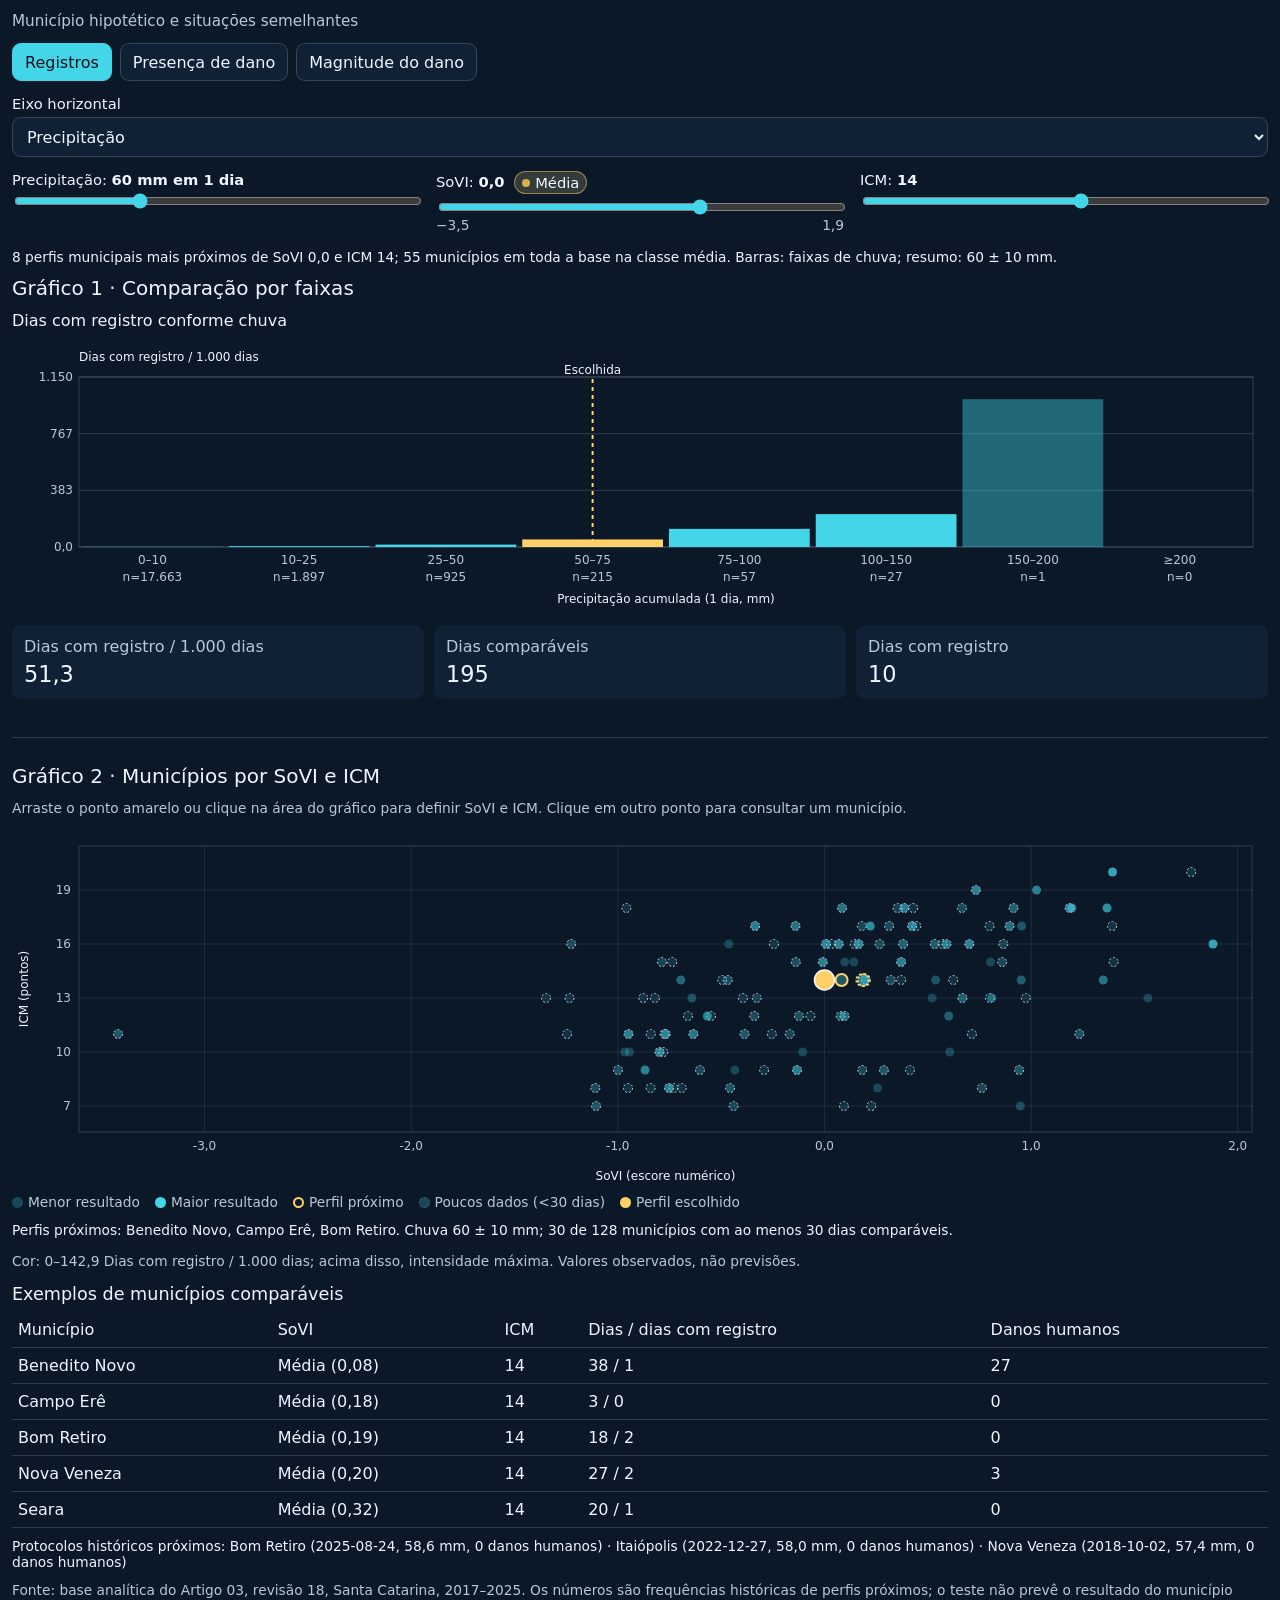
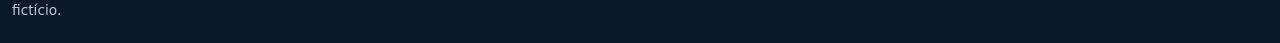
==== dashboard/analogos.html @ 1f1502bc "Ajustar hierarquia dos títulos dos gráficos" ====
<!doctype html>
<html lang="pt-BR">
<head>
  <meta charset="utf-8">
  <meta name="viewport" content="width=device-width, initial-scale=1">
  <meta name="robots" content="noindex, nofollow, noarchive">
  <title>Painel de testes | Desastres Temporais</title>
  <link rel="stylesheet" href="analogos.css?v=5">
  <script defer src="analogos.js?v=3"></script>
  <script>
    const syncTheme = () => {
      try { document.documentElement.dataset.theme = parent.document.documentElement.dataset.theme || 'dark'; }
      catch (_) { document.documentElement.dataset.theme = 'dark'; }
    };
    syncTheme();
    try { new MutationObserver(syncTheme).observe(parent.document.documentElement, { attributes: true, attributeFilter: ['data-theme'] }); }
    catch (_) {}
  </script>
</head>
<body>
<div id="rev18-analogos">
  <h1 class="panel-context">Município hipotético e situações semelhantes</h1>
  <div class="viz-row" aria-label="Desfecho analisado">
    <button type="button" class="btn" data-mode="registro" aria-pressed="true">Registros</button>
    <button type="button" class="btn" data-mode="presenca" aria-pressed="false">Presença de dano</button>
    <button type="button" class="btn" data-mode="magnitude" aria-pressed="false">Magnitude do dano</button>
  </div>

  <label class="form-label" for="rev18-axis">Eixo horizontal</label>
  <select class="form-select" id="rev18-axis">
    <option value="rain">Precipitação</option>
    <option value="sovi">Vulnerabilidade (SoVI)</option>
    <option value="icm">Capacidade municipal (ICM)</option>
  </select>

  <div class="viz-controls">
    <div class="control">
      <label class="form-label" for="rev18-rain">Precipitação: <strong id="rev18-rain-value" class="tabular-nums"></strong></label>
      <input class="form-range" id="rev18-rain" type="range" min="0" max="200" step="10" value="60">
    </div>
    <div class="control">
      <label class="form-label" for="rev18-sovi">SoVI: <strong id="rev18-sovi-value" class="tabular-nums">0,0</strong> <span id="rev18-sovi-level" class="sovi-level" data-cat="3">Média</span></label>
      <input class="form-range" id="rev18-sovi" type="range" min="-3.5" max="1.9" step="0.1" value="0">
      <div class="sovi-scale text-small text-muted" aria-hidden="true"><span>−3,5</span><span>1,9</span></div>
    </div>
    <div class="control">
      <label class="form-label" for="rev18-icm">ICM: <strong id="rev18-icm-value" class="tabular-nums"></strong></label>
      <input class="form-range" id="rev18-icm" type="range" min="7" max="20" step="1" value="14">
    </div>
  </div>

  <p id="rev18-support" class="text-small" role="status" aria-live="polite"></p>
  <section id="rev18-bars-section" aria-labelledby="rev18-bars-title">
    <h2 id="rev18-bars-title">Gráfico 1 · Comparação por faixas</h2>
    <p id="rev18-chart-title" class="chart-subtitle"></p>
    <svg id="rev18-chart" role="img" aria-label="Resultado observado por faixa de precipitação nos municípios de perfil semelhante"></svg>
    <div class="viz-grid" id="rev18-stats">
      <div class="card viz-stat"><div id="rev18-stat-a-label" class="text-muted"></div><div id="rev18-stat-a" class="viz-stat-value tabular-nums"></div></div>
      <div class="card viz-stat"><div id="rev18-stat-b-label" class="text-muted"></div><div id="rev18-stat-b" class="viz-stat-value tabular-nums"></div></div>
      <div class="card viz-stat"><div id="rev18-stat-c-label" class="text-muted"></div><div id="rev18-stat-c" class="viz-stat-value tabular-nums"></div></div>
    </div>
  </section>
  <section id="rev18-scatter-section" aria-labelledby="rev18-scatter-title">
    <h2 id="rev18-scatter-title">Gráfico 2 · Municípios por SoVI e ICM</h2>
    <p class="text-small text-muted">Arraste o ponto amarelo ou clique na área do gráfico para definir SoVI e ICM. Clique em outro ponto para consultar um município.</p>
    <svg id="rev18-scatter" role="img" aria-label="Municípios no plano SoVI e ICM conforme o desfecho e a chuva selecionados"></svg>
    <div class="scatter-legend text-small">
      <span><i class="scatter-key low"></i>Menor resultado</span>
      <span><i class="scatter-key high"></i>Maior resultado</span>
      <span><i class="scatter-key near"></i>Perfil próximo</span>
      <span><i class="scatter-key weak"></i><span id="rev18-scatter-weak">Poucos dados</span></span>
      <span><i class="scatter-key chosen"></i>Perfil escolhido</span>
    </div>
    <p id="rev18-scatter-detail" class="text-small" role="status" aria-live="polite"></p>
    <p id="rev18-scatter-scale" class="text-small text-muted"></p>
  </section>
  <h3>Exemplos de municípios comparáveis</h3>
  <div class="table-responsive">
    <table class="table table-sm">
      <thead><tr><th>Município</th><th>SoVI</th><th>ICM</th><th id="rev18-city-count-head">Observações</th><th>Danos humanos</th></tr></thead>
      <tbody id="rev18-city-rows"></tbody>
    </table>
  </div>
  <div id="rev18-examples" class="text-small"></div>
  <p class="text-small text-muted">Fonte: base analítica do Artigo 03, revisão 18, Santa Catarina, 2017–2025. Os números são frequências históricas de perfis próximos; o teste não prevê o resultado do município fictício.</p>
</div>
</body>
</html>
---- dashboard/analogos.css ----
:root {
  color-scheme: dark;
  --background: #0b1828;
  --foreground: #eef6ff;
  --card: #102135;
  --muted: #142a42;
  --muted-foreground: #b7c9d7;
  --border: rgba(148, 163, 184, .28);
  --primary: #42d6e8;
  --primary-foreground: #07111f;
  --viz-series-1: #42d6e8;
  --viz-series-2: #ffd166;
  font-family: Inter, ui-sans-serif, system-ui, -apple-system, "Segoe UI", sans-serif;
}
:root[data-theme="light"] {
  color-scheme: light;
  --background: #fff;
  --foreground: #183348;
  --card: #edf3f8;
  --muted: #e4edf5;
  --muted-foreground: #526b80;
  --border: rgba(48, 76, 99, .25);
  --primary: #08758a;
  --primary-foreground: #fff;
  --viz-series-1: #087f95;
  --viz-series-2: #926600;
}
* { box-sizing: border-box; }
html, body { margin: 0; }
body { color: var(--foreground); background: var(--background); }
#rev18-analogos { padding: 12px; }
h1.panel-context { margin: 0 0 13px; color: var(--muted-foreground); font-size: .95rem; font-weight: 500; }
h2 { margin: 0 0 9px; font-size: 1.25rem; font-weight: 500; }
h3 { margin: 12px 0 8px; font-size: 1.1rem; font-weight: 500; }
p { margin: 10px 0; line-height: 1.5; }
.text-small { font-size: .86rem; }
.text-muted { color: var(--muted-foreground); }
.tabular-nums { font-variant-numeric: tabular-nums; }
.viz-row { display: flex; flex-wrap: wrap; gap: 8px; margin-bottom: 14px; }
.btn, .form-select {
  border: 1px solid var(--border); border-radius: 9px;
  background: var(--card); color: var(--foreground);
  font: inherit;
}
.btn { min-height: 38px; padding: 7px 12px; cursor: pointer; }
.btn[aria-pressed="true"] { background: var(--primary); color: var(--primary-foreground); border-color: var(--primary); }
.form-label { display: block; margin-bottom: 5px; font-size: .92rem; }
.form-select { min-height: 40px; padding: 8px 10px; width: 100%; }
#rev18-axis { margin-bottom: 14px; }
.viz-controls { display: grid; grid-template-columns: repeat(3, minmax(0, 1fr)); gap: 16px; }
.control { min-width: 0; }
.form-range { display: block; width: 100%; accent-color: var(--primary); }
.sovi-level { --level-color: #d8b34a; display: inline-flex; align-items: center; gap: 5px; margin-left: 5px; padding: 2px 7px; border-radius: 999px; background: color-mix(in srgb, var(--level-color) 18%, var(--card)); color: var(--foreground); border: 1px solid color-mix(in srgb, var(--level-color) 50%, var(--border)); white-space: nowrap; }
.sovi-level::before { content: ""; width: 8px; height: 8px; border-radius: 50%; background: var(--level-color); }
.sovi-level[data-cat="1"] { --level-color: #3ca0ff; }
.sovi-level[data-cat="2"] { --level-color: #2dba9b; }
.sovi-level[data-cat="3"] { --level-color: #d8b34a; }
.sovi-level[data-cat="4"] { --level-color: #eb8a40; }
.sovi-level[data-cat="5"] { --level-color: #ed5c6d; }
.sovi-scale { display: flex; justify-content: space-between; margin-top: 2px; font-variant-numeric: tabular-nums; }
#rev18-support { margin: 14px 0 8px; }
.chart-subtitle { margin: 0 0 8px; color: var(--foreground); font-size: 1rem; }
#rev18-scatter-section { margin-top: 38px; padding-top: 26px; border-top: 1px solid var(--border); }
.viz-grid { display: grid; grid-template-columns: repeat(3, minmax(0, 1fr)); gap: 10px; margin: 14px 0; }
#rev18-stats { margin-bottom: 0; }
.card { padding: 12px; border-radius: 9px; background: var(--card); min-width: 0; }
.viz-stat-value { margin-top: 5px; font-size: 1.4rem; font-weight: 500; }
.table-responsive { width: 100%; overflow-x: auto; }
.table { width: 100%; border-collapse: collapse; text-align: left; }
.table th, .table td { padding: 8px 6px; border-bottom: 1px solid var(--border); }
.table th { font-weight: 500; }
.table td:nth-child(3), .table td:nth-child(4), .table td:nth-child(5) { font-variant-numeric: tabular-nums; }
#rev18-examples { margin-top: 10px; }
.scatter-legend { display: flex; flex-wrap: wrap; gap: 8px 15px; margin: 6px 0; color: var(--muted-foreground); }
.scatter-legend span { display: inline-flex; align-items: center; gap: 5px; }
.scatter-key { display: inline-block; width: 11px; height: 11px; border-radius: 50%; background: var(--viz-series-1); }
.scatter-key.low { opacity: .25; }
.scatter-key.near { background: transparent; border: 2px solid var(--viz-series-2); }
.scatter-key.weak { opacity: .25; border: 1px dashed var(--foreground); }
.scatter-key.chosen { background: var(--viz-series-2); }
#rev18-scatter-detail { min-height: 1.5em; }
#rev18-scatter-scale { margin-top: 0; }
#rev18-scatter .scatter-drag-target { touch-action: none; cursor: grab; }
#rev18-scatter .scatter-drag-target:active { cursor: grabbing; }
#rev18-analogos .chart-frame { fill: none; stroke: var(--border); stroke-width: 1; }
#rev18-analogos .grid { stroke: var(--border); stroke-width: 1; }
#rev18-analogos .bar { fill: var(--viz-series-1); }
#rev18-analogos .bar.selected { fill: var(--viz-series-2); }
#rev18-analogos .bar.sparse { opacity: .42; }
#rev18-analogos .axis-label { fill: var(--muted-foreground); font-size: 12px; }
#rev18-analogos .axis-title, #rev18-analogos .selected-label { fill: var(--foreground); font-size: 12px; }
#rev18-analogos svg { display: block; width: 100%; height: auto; }
@media (max-width: 620px) {
  .viz-controls, .viz-grid { grid-template-columns: 1fr; }
  #rev18-scatter-section { margin-top: 32px; padding-top: 24px; }
  .table { min-width: 640px; }
}
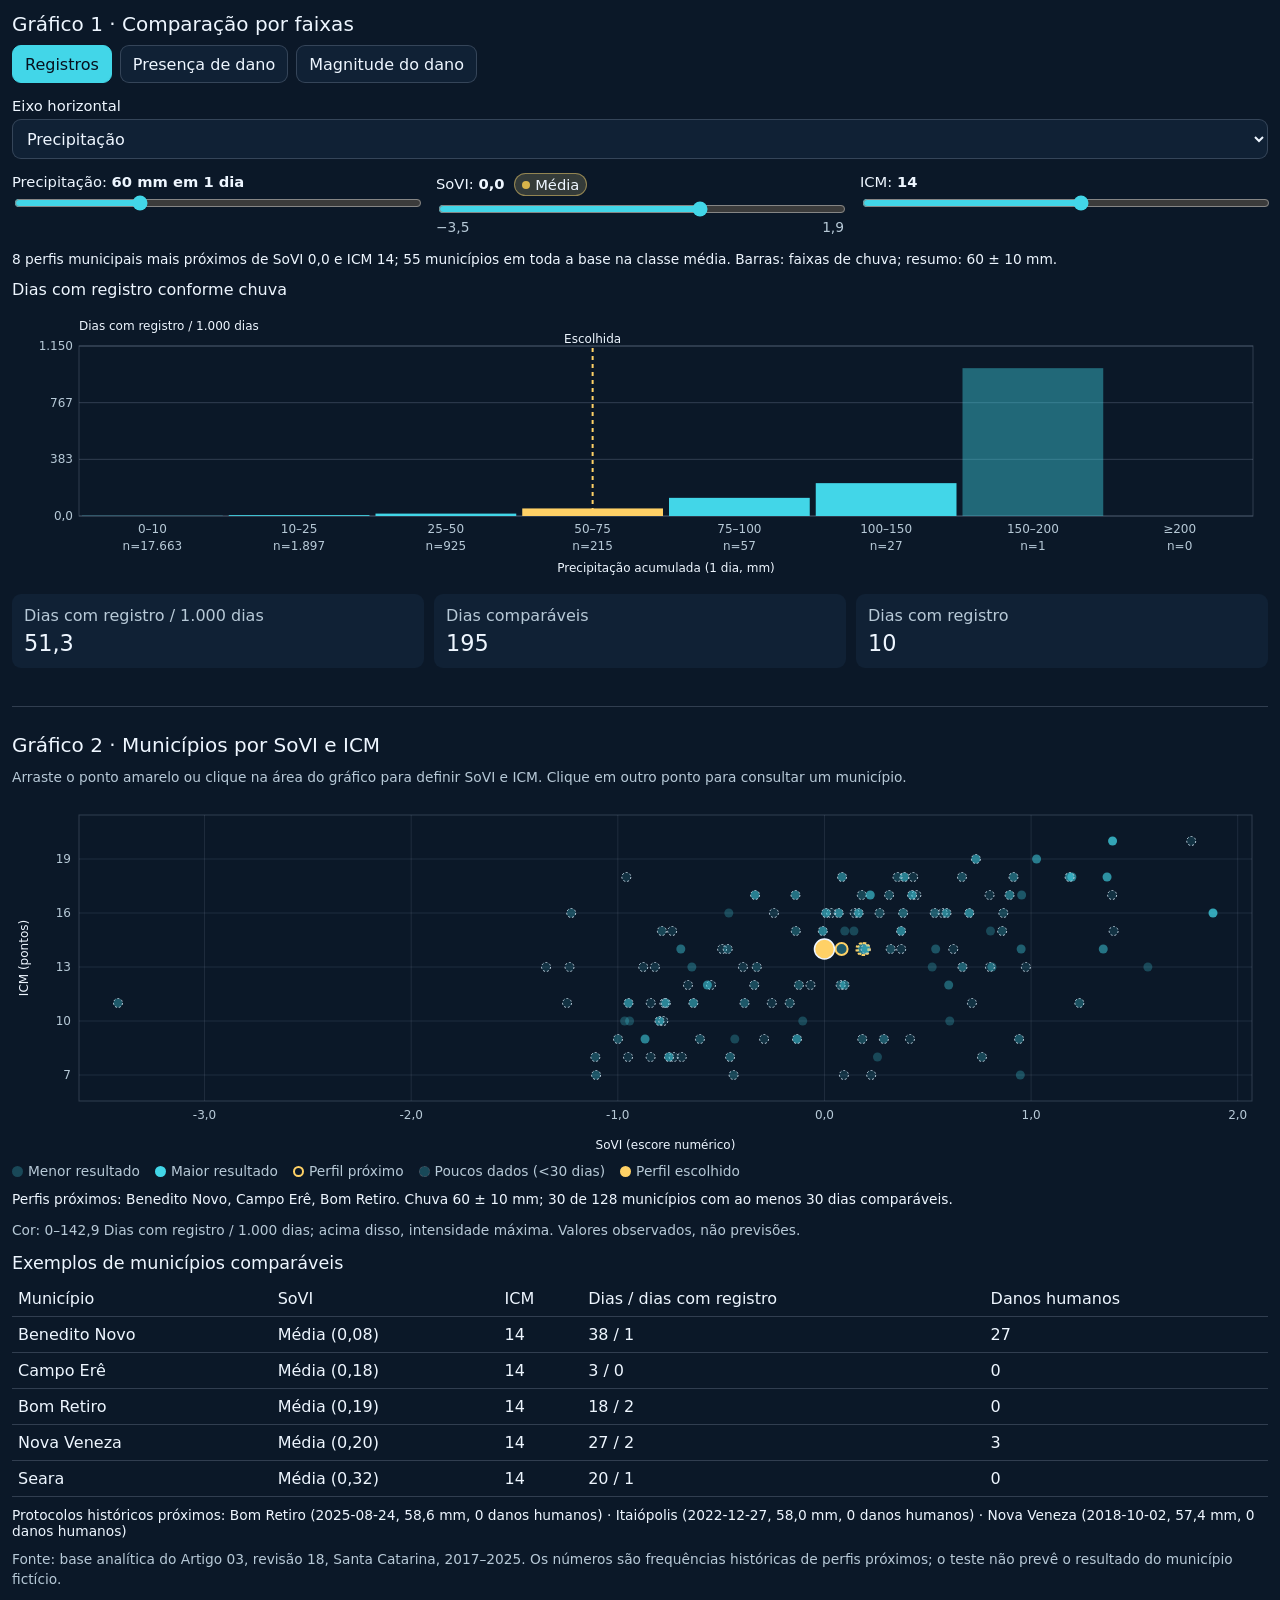
==== commit f1e67018: "Mover título do primeiro gráfico acima dos controles" ====
--- a/dashboard/analogos.html
+++ b/dashboard/analogos.html
@@ -5,7 +5,7 @@
   <meta name="viewport" content="width=device-width, initial-scale=1">
   <meta name="robots" content="noindex, nofollow, noarchive">
   <title>Painel de testes | Desastres Temporais</title>
-  <link rel="stylesheet" href="analogos.css?v=5">
+  <link rel="stylesheet" href="analogos.css?v=6">
   <script defer src="analogos.js?v=3"></script>
   <script>
     const syncTheme = () => {
@@ -19,7 +19,9 @@
 </head>
 <body>
 <div id="rev18-analogos">
-  <h1 class="panel-context">Município hipotético e situações semelhantes</h1>
+  <h1 class="sr-only">Painel experimental do Artigo 03</h1>
+  <section id="rev18-bars-section" aria-labelledby="rev18-bars-title">
+    <h2 id="rev18-bars-title">Gráfico 1 · Comparação por faixas</h2>
   <div class="viz-row" aria-label="Desfecho analisado">
     <button type="button" class="btn" data-mode="registro" aria-pressed="true">Registros</button>
     <button type="button" class="btn" data-mode="presenca" aria-pressed="false">Presença de dano</button>
@@ -50,8 +52,6 @@
   </div>
 
   <p id="rev18-support" class="text-small" role="status" aria-live="polite"></p>
-  <section id="rev18-bars-section" aria-labelledby="rev18-bars-title">
-    <h2 id="rev18-bars-title">Gráfico 1 · Comparação por faixas</h2>
     <p id="rev18-chart-title" class="chart-subtitle"></p>
     <svg id="rev18-chart" role="img" aria-label="Resultado observado por faixa de precipitação nos municípios de perfil semelhante"></svg>
     <div class="viz-grid" id="rev18-stats">
--- a/dashboard/analogos.css
+++ b/dashboard/analogos.css
@@ -29,7 +29,7 @@
 html, body { margin: 0; }
 body { color: var(--foreground); background: var(--background); }
 #rev18-analogos { padding: 12px; }
-h1.panel-context { margin: 0 0 13px; color: var(--muted-foreground); font-size: .95rem; font-weight: 500; }
+.sr-only { position: absolute; width: 1px; height: 1px; margin: -1px; padding: 0; overflow: hidden; clip: rect(0, 0, 0, 0); white-space: nowrap; border: 0; }
 h2 { margin: 0 0 9px; font-size: 1.25rem; font-weight: 500; }
 h3 { margin: 12px 0 8px; font-size: 1.1rem; font-weight: 500; }
 p { margin: 10px 0; line-height: 1.5; }
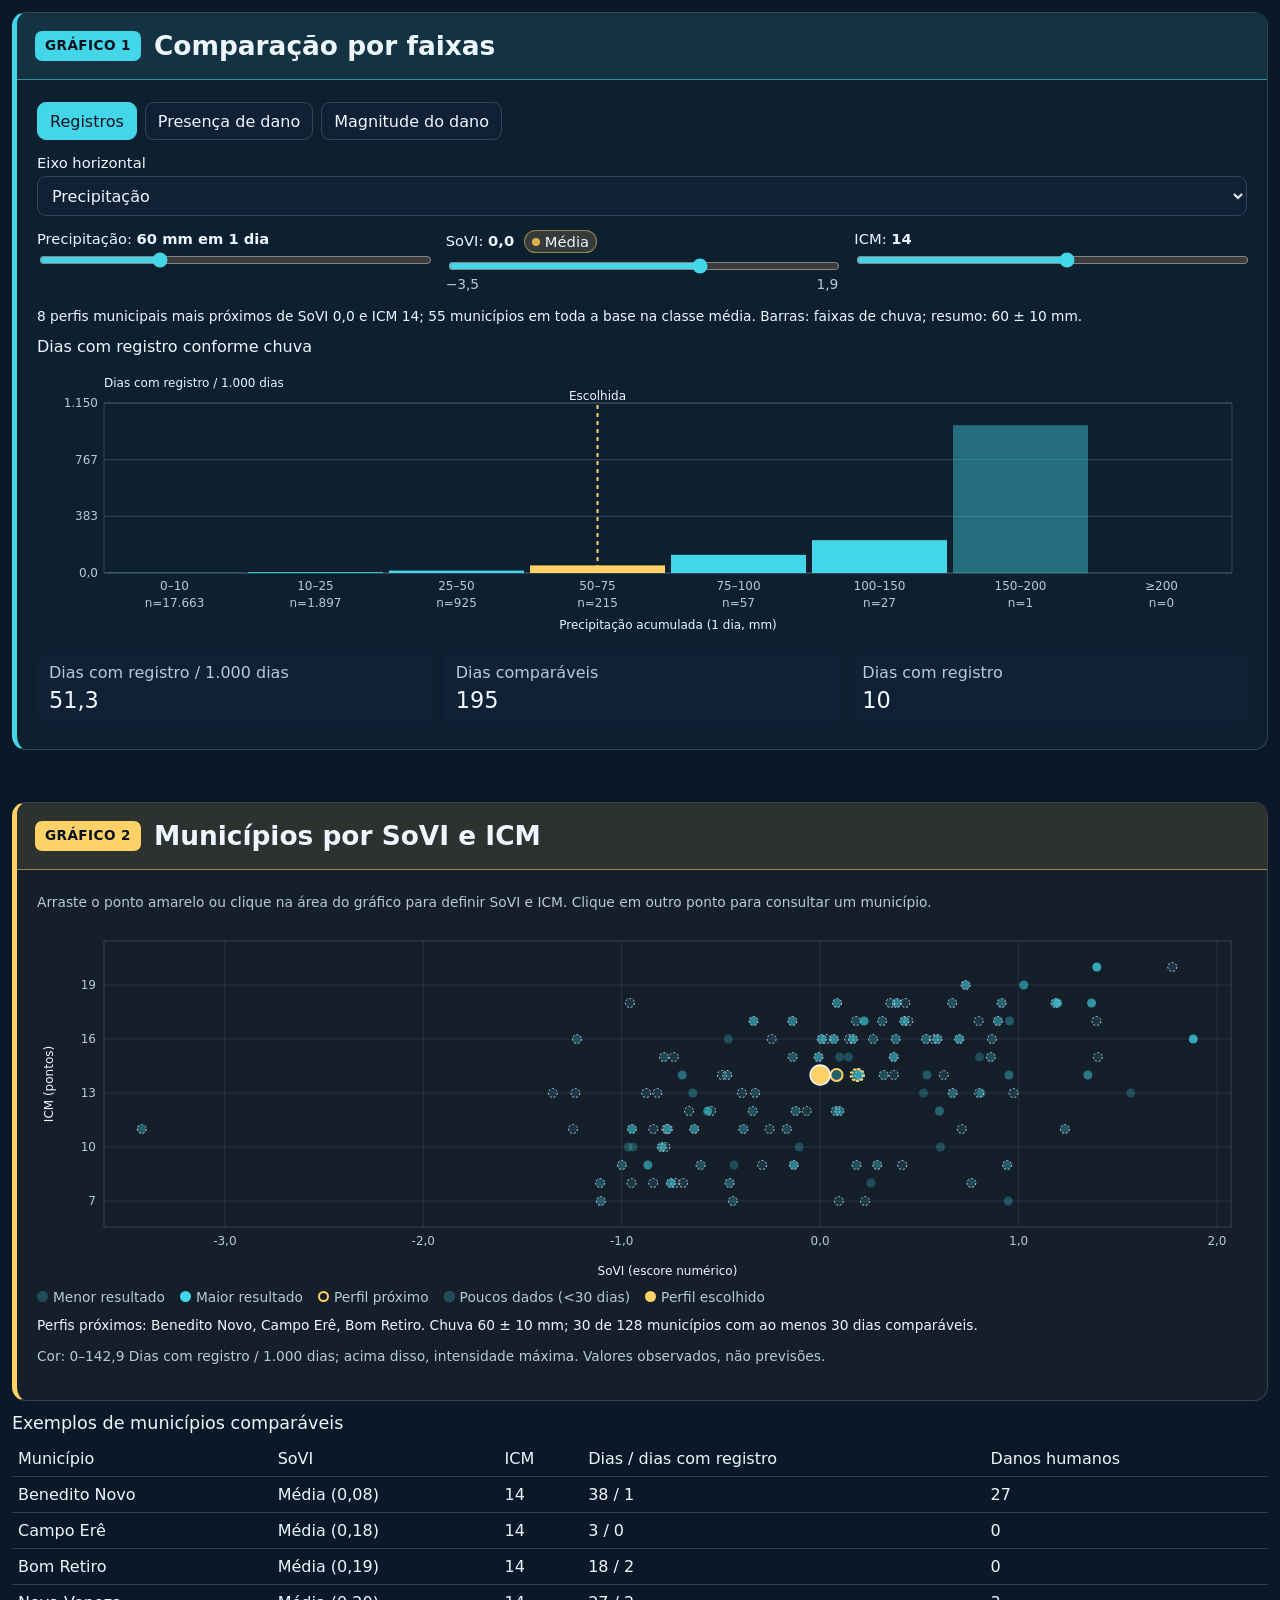
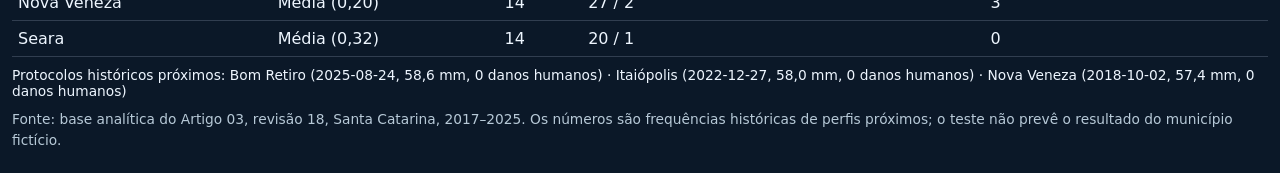
==== commit 84f1c1ca: "Destacar visualmente as seções dos dois gráficos" ====
--- a/dashboard/analogos.html
+++ b/dashboard/analogos.html
@@ -5,7 +5,7 @@
   <meta name="viewport" content="width=device-width, initial-scale=1">
   <meta name="robots" content="noindex, nofollow, noarchive">
   <title>Painel de testes | Desastres Temporais</title>
-  <link rel="stylesheet" href="analogos.css?v=6">
+  <link rel="stylesheet" href="analogos.css?v=7">
   <script defer src="analogos.js?v=3"></script>
   <script>
     const syncTheme = () => {
@@ -21,8 +21,8 @@
 <div id="rev18-analogos">
   <h1 class="sr-only">Painel experimental do Artigo 03</h1>
   <section id="rev18-bars-section" aria-labelledby="rev18-bars-title">
-    <h2 id="rev18-bars-title">Gráfico 1 · Comparação por faixas</h2>
-  <div class="viz-row" aria-label="Desfecho analisado">
+    <h2 id="rev18-bars-title" class="viz-section-title"><span class="viz-section-number">Gráfico 1</span><span>Comparação por faixas</span></h2>
+    <div class="viz-row" aria-label="Desfecho analisado">
     <button type="button" class="btn" data-mode="registro" aria-pressed="true">Registros</button>
     <button type="button" class="btn" data-mode="presenca" aria-pressed="false">Presença de dano</button>
     <button type="button" class="btn" data-mode="magnitude" aria-pressed="false">Magnitude do dano</button>
@@ -61,7 +61,7 @@
     </div>
   </section>
   <section id="rev18-scatter-section" aria-labelledby="rev18-scatter-title">
-    <h2 id="rev18-scatter-title">Gráfico 2 · Municípios por SoVI e ICM</h2>
+    <h2 id="rev18-scatter-title" class="viz-section-title"><span class="viz-section-number">Gráfico 2</span><span>Municípios por SoVI e ICM</span></h2>
     <p class="text-small text-muted">Arraste o ponto amarelo ou clique na área do gráfico para definir SoVI e ICM. Clique em outro ponto para consultar um município.</p>
     <svg id="rev18-scatter" role="img" aria-label="Municípios no plano SoVI e ICM conforme o desfecho e a chuva selecionados"></svg>
     <div class="scatter-legend text-small">
--- a/dashboard/analogos.css
+++ b/dashboard/analogos.css
@@ -60,7 +60,43 @@
 .sovi-scale { display: flex; justify-content: space-between; margin-top: 2px; font-variant-numeric: tabular-nums; }
 #rev18-support { margin: 14px 0 8px; }
 .chart-subtitle { margin: 0 0 8px; color: var(--foreground); font-size: 1rem; }
-#rev18-scatter-section { margin-top: 38px; padding-top: 26px; border-top: 1px solid var(--border); }
+#rev18-bars-section, #rev18-scatter-section {
+  padding: 18px 20px 24px;
+  border: 1px solid var(--border);
+  border-left: 5px solid var(--section-accent);
+  border-radius: 14px;
+  background: color-mix(in srgb, var(--section-accent) 4%, var(--background));
+}
+#rev18-bars-section { --section-accent: var(--primary); --section-badge-text: #07111f; }
+#rev18-scatter-section { --section-accent: var(--viz-series-2); --section-badge-text: #07111f; margin-top: 52px; }
+:root[data-theme="light"] #rev18-bars-section,
+:root[data-theme="light"] #rev18-scatter-section { --section-badge-text: #fff; }
+.viz-section-title {
+  display: flex;
+  align-items: center;
+  flex-wrap: wrap;
+  gap: 13px;
+  margin: -18px -20px 22px;
+  padding: 16px 18px;
+  border-bottom: 1px solid color-mix(in srgb, var(--section-accent) 44%, var(--border));
+  border-radius: 10px 10px 0 0;
+  background: color-mix(in srgb, var(--section-accent) 14%, var(--background));
+  font-size: 1.65rem;
+  font-weight: 750;
+  line-height: 1.3;
+}
+.viz-section-number {
+  display: inline-block;
+  padding: 6px 10px;
+  border-radius: 7px;
+  background: var(--section-accent);
+  color: var(--section-badge-text);
+  font-size: .85rem;
+  font-weight: 800;
+  letter-spacing: .03em;
+  text-transform: uppercase;
+  white-space: nowrap;
+}
 .viz-grid { display: grid; grid-template-columns: repeat(3, minmax(0, 1fr)); gap: 10px; margin: 14px 0; }
 #rev18-stats { margin-bottom: 0; }
 .card { padding: 12px; border-radius: 9px; background: var(--card); min-width: 0; }
@@ -92,6 +128,8 @@
 #rev18-analogos svg { display: block; width: 100%; height: auto; }
 @media (max-width: 620px) {
   .viz-controls, .viz-grid { grid-template-columns: 1fr; }
-  #rev18-scatter-section { margin-top: 32px; padding-top: 24px; }
+  #rev18-bars-section, #rev18-scatter-section { padding: 15px 13px 18px; }
+  #rev18-scatter-section { margin-top: 36px; }
+  .viz-section-title { margin: -15px -13px 18px; padding: 14px 12px; font-size: 1.35rem; }
   .table { min-width: 640px; }
 }
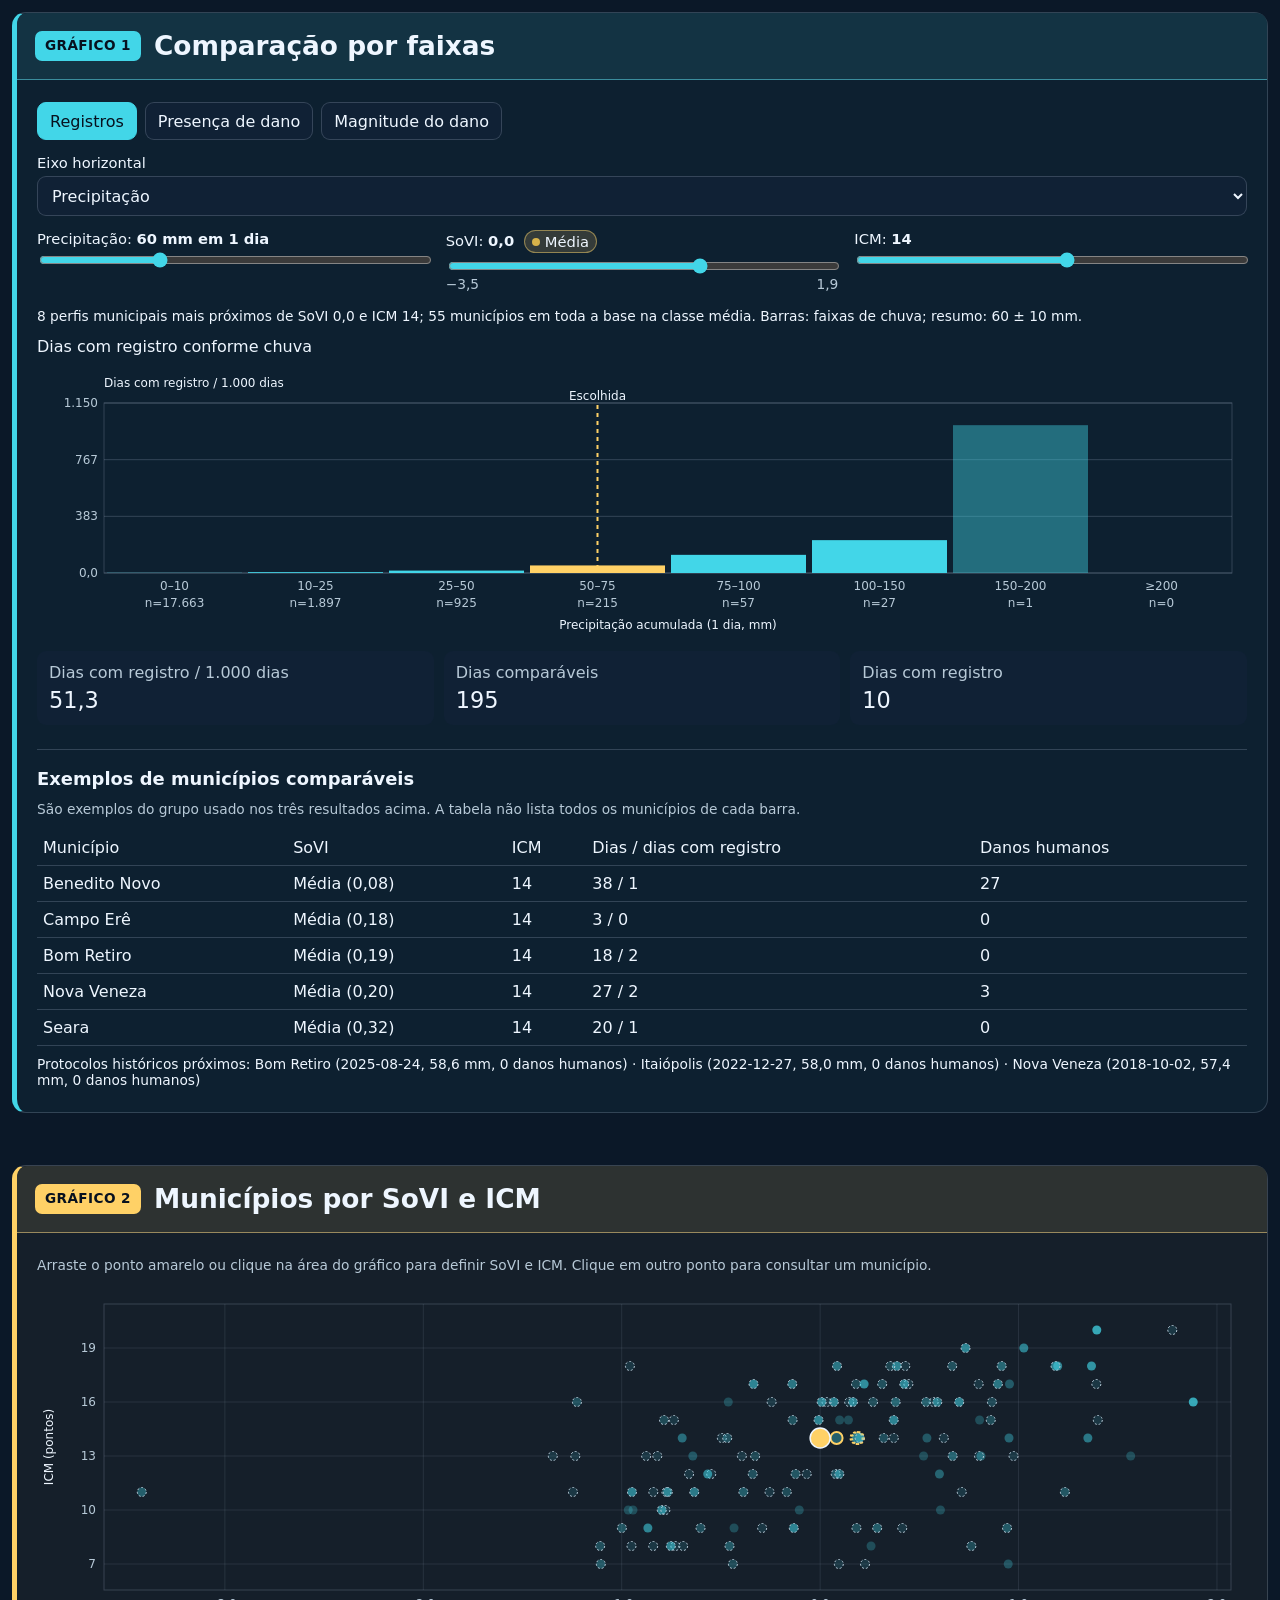
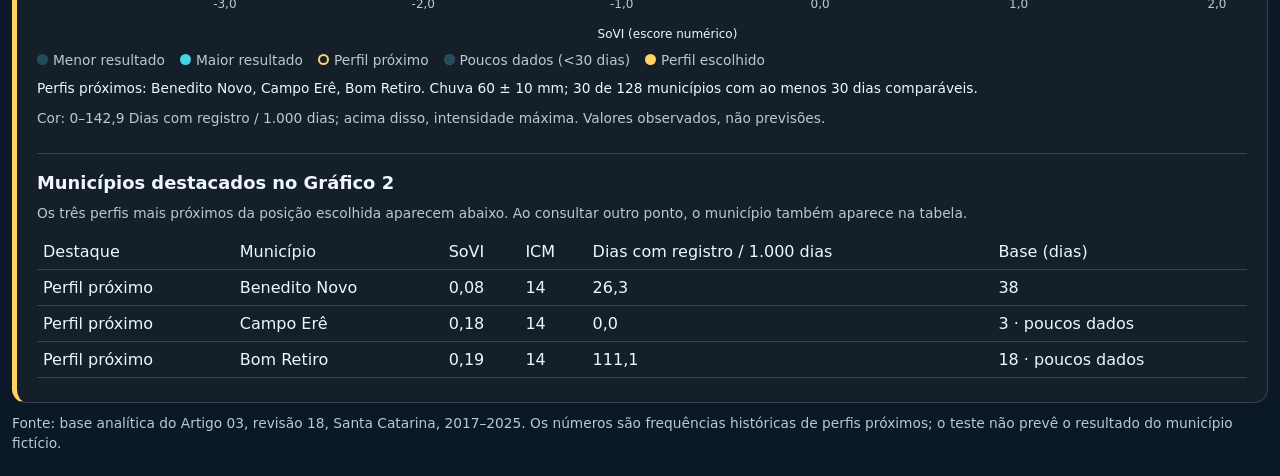
==== commit f795ef2d: "Separar tabelas de comparação dos dois gráficos" ====
--- a/dashboard/analogos.html
+++ b/dashboard/analogos.html
@@ -5,8 +5,8 @@
   <meta name="viewport" content="width=device-width, initial-scale=1">
   <meta name="robots" content="noindex, nofollow, noarchive">
   <title>Painel de testes | Desastres Temporais</title>
-  <link rel="stylesheet" href="analogos.css?v=7">
-  <script defer src="analogos.js?v=3"></script>
+  <link rel="stylesheet" href="analogos.css?v=9">
+  <script defer src="analogos.js?v=4"></script>
   <script>
     const syncTheme = () => {
       try { document.documentElement.dataset.theme = parent.document.documentElement.dataset.theme || 'dark'; }
@@ -59,6 +59,17 @@
       <div class="card viz-stat"><div id="rev18-stat-b-label" class="text-muted"></div><div id="rev18-stat-b" class="viz-stat-value tabular-nums"></div></div>
       <div class="card viz-stat"><div id="rev18-stat-c-label" class="text-muted"></div><div id="rev18-stat-c" class="viz-stat-value tabular-nums"></div></div>
     </div>
+    <div class="viz-comparisons" aria-labelledby="rev18-comparisons-title">
+      <h3 id="rev18-comparisons-title">Exemplos de municípios comparáveis</h3>
+      <p class="text-small text-muted">São exemplos do grupo usado nos três resultados acima. A tabela não lista todos os municípios de cada barra.</p>
+      <div class="table-responsive">
+        <table class="table table-sm">
+          <thead><tr><th>Município</th><th>SoVI</th><th>ICM</th><th id="rev18-city-count-head">Observações</th><th>Danos humanos</th></tr></thead>
+          <tbody id="rev18-city-rows"></tbody>
+        </table>
+      </div>
+      <div id="rev18-examples" class="text-small"></div>
+    </div>
   </section>
   <section id="rev18-scatter-section" aria-labelledby="rev18-scatter-title">
     <h2 id="rev18-scatter-title" class="viz-section-title"><span class="viz-section-number">Gráfico 2</span><span>Municípios por SoVI e ICM</span></h2>
@@ -73,15 +84,17 @@
     </div>
     <p id="rev18-scatter-detail" class="text-small" role="status" aria-live="polite"></p>
     <p id="rev18-scatter-scale" class="text-small text-muted"></p>
+    <div class="viz-comparisons" aria-labelledby="rev18-scatter-comparisons-title">
+      <h3 id="rev18-scatter-comparisons-title">Municípios destacados no Gráfico 2</h3>
+      <p class="text-small text-muted">Os três perfis mais próximos da posição escolhida aparecem abaixo. Ao consultar outro ponto, o município também aparece na tabela.</p>
+      <div class="table-responsive">
+        <table class="table table-sm">
+          <thead><tr><th>Destaque</th><th>Município</th><th>SoVI</th><th>ICM</th><th id="rev18-scatter-value-head">Resultado observado</th><th id="rev18-scatter-n-head">Observações</th></tr></thead>
+          <tbody id="rev18-scatter-rows"></tbody>
+        </table>
+      </div>
+    </div>
   </section>
-  <h3>Exemplos de municípios comparáveis</h3>
-  <div class="table-responsive">
-    <table class="table table-sm">
-      <thead><tr><th>Município</th><th>SoVI</th><th>ICM</th><th id="rev18-city-count-head">Observações</th><th>Danos humanos</th></tr></thead>
-      <tbody id="rev18-city-rows"></tbody>
-    </table>
-  </div>
-  <div id="rev18-examples" class="text-small"></div>
   <p class="text-small text-muted">Fonte: base analítica do Artigo 03, revisão 18, Santa Catarina, 2017–2025. Os números são frequências históricas de perfis próximos; o teste não prevê o resultado do município fictício.</p>
 </div>
 </body>
--- a/dashboard/analogos.css
+++ b/dashboard/analogos.css
@@ -99,6 +99,8 @@
 }
 .viz-grid { display: grid; grid-template-columns: repeat(3, minmax(0, 1fr)); gap: 10px; margin: 14px 0; }
 #rev18-stats { margin-bottom: 0; }
+.viz-comparisons { margin-top: 24px; padding-top: 18px; border-top: 1px solid var(--border); }
+.viz-comparisons h3 { margin: 0 0 10px; font-size: 1.12rem; font-weight: 650; }
 .card { padding: 12px; border-radius: 9px; background: var(--card); min-width: 0; }
 .viz-stat-value { margin-top: 5px; font-size: 1.4rem; font-weight: 500; }
 .table-responsive { width: 100%; overflow-x: auto; }
@@ -106,6 +108,7 @@
 .table th, .table td { padding: 8px 6px; border-bottom: 1px solid var(--border); }
 .table th { font-weight: 500; }
 .table td:nth-child(3), .table td:nth-child(4), .table td:nth-child(5) { font-variant-numeric: tabular-nums; }
+#rev18-scatter-rows tr.is-selected { background: color-mix(in srgb, var(--viz-series-2) 12%, transparent); }
 #rev18-examples { margin-top: 10px; }
 .scatter-legend { display: flex; flex-wrap: wrap; gap: 8px 15px; margin: 6px 0; color: var(--muted-foreground); }
 .scatter-legend span { display: inline-flex; align-items: center; gap: 5px; }
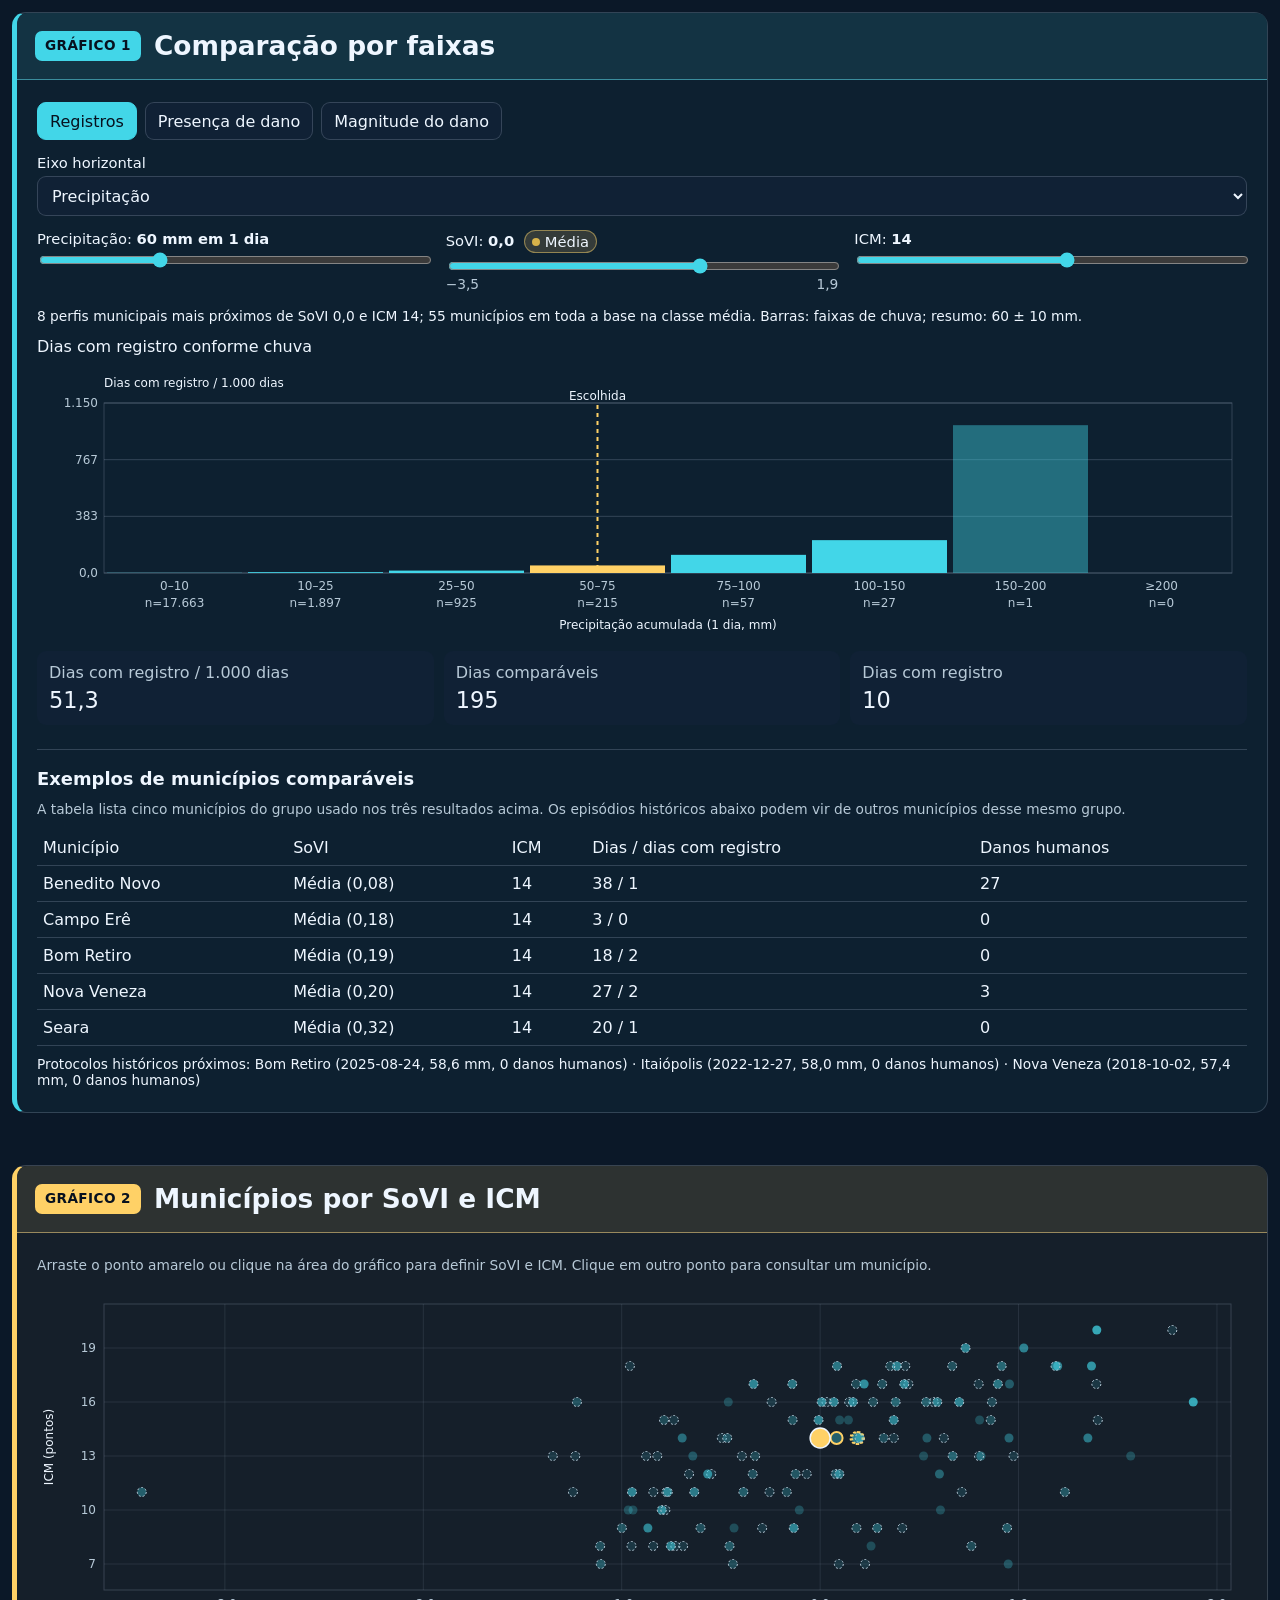
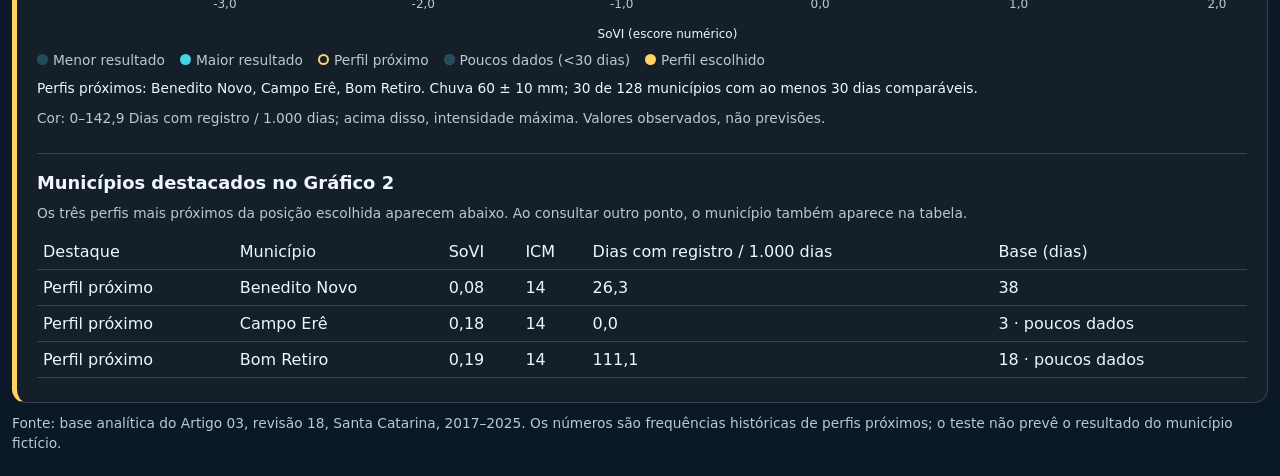
==== commit 9b2943c2: "Esclarecer o recorte da tabela do primeiro gráfico" ====
--- a/dashboard/analogos.html
+++ b/dashboard/analogos.html
@@ -61,7 +61,7 @@
     </div>
     <div class="viz-comparisons" aria-labelledby="rev18-comparisons-title">
       <h3 id="rev18-comparisons-title">Exemplos de municípios comparáveis</h3>
-      <p class="text-small text-muted">São exemplos do grupo usado nos três resultados acima. A tabela não lista todos os municípios de cada barra.</p>
+      <p class="text-small text-muted">A tabela lista cinco municípios do grupo usado nos três resultados acima. Os episódios históricos abaixo podem vir de outros municípios desse mesmo grupo.</p>
       <div class="table-responsive">
         <table class="table table-sm">
           <thead><tr><th>Município</th><th>SoVI</th><th>ICM</th><th id="rev18-city-count-head">Observações</th><th>Danos humanos</th></tr></thead>
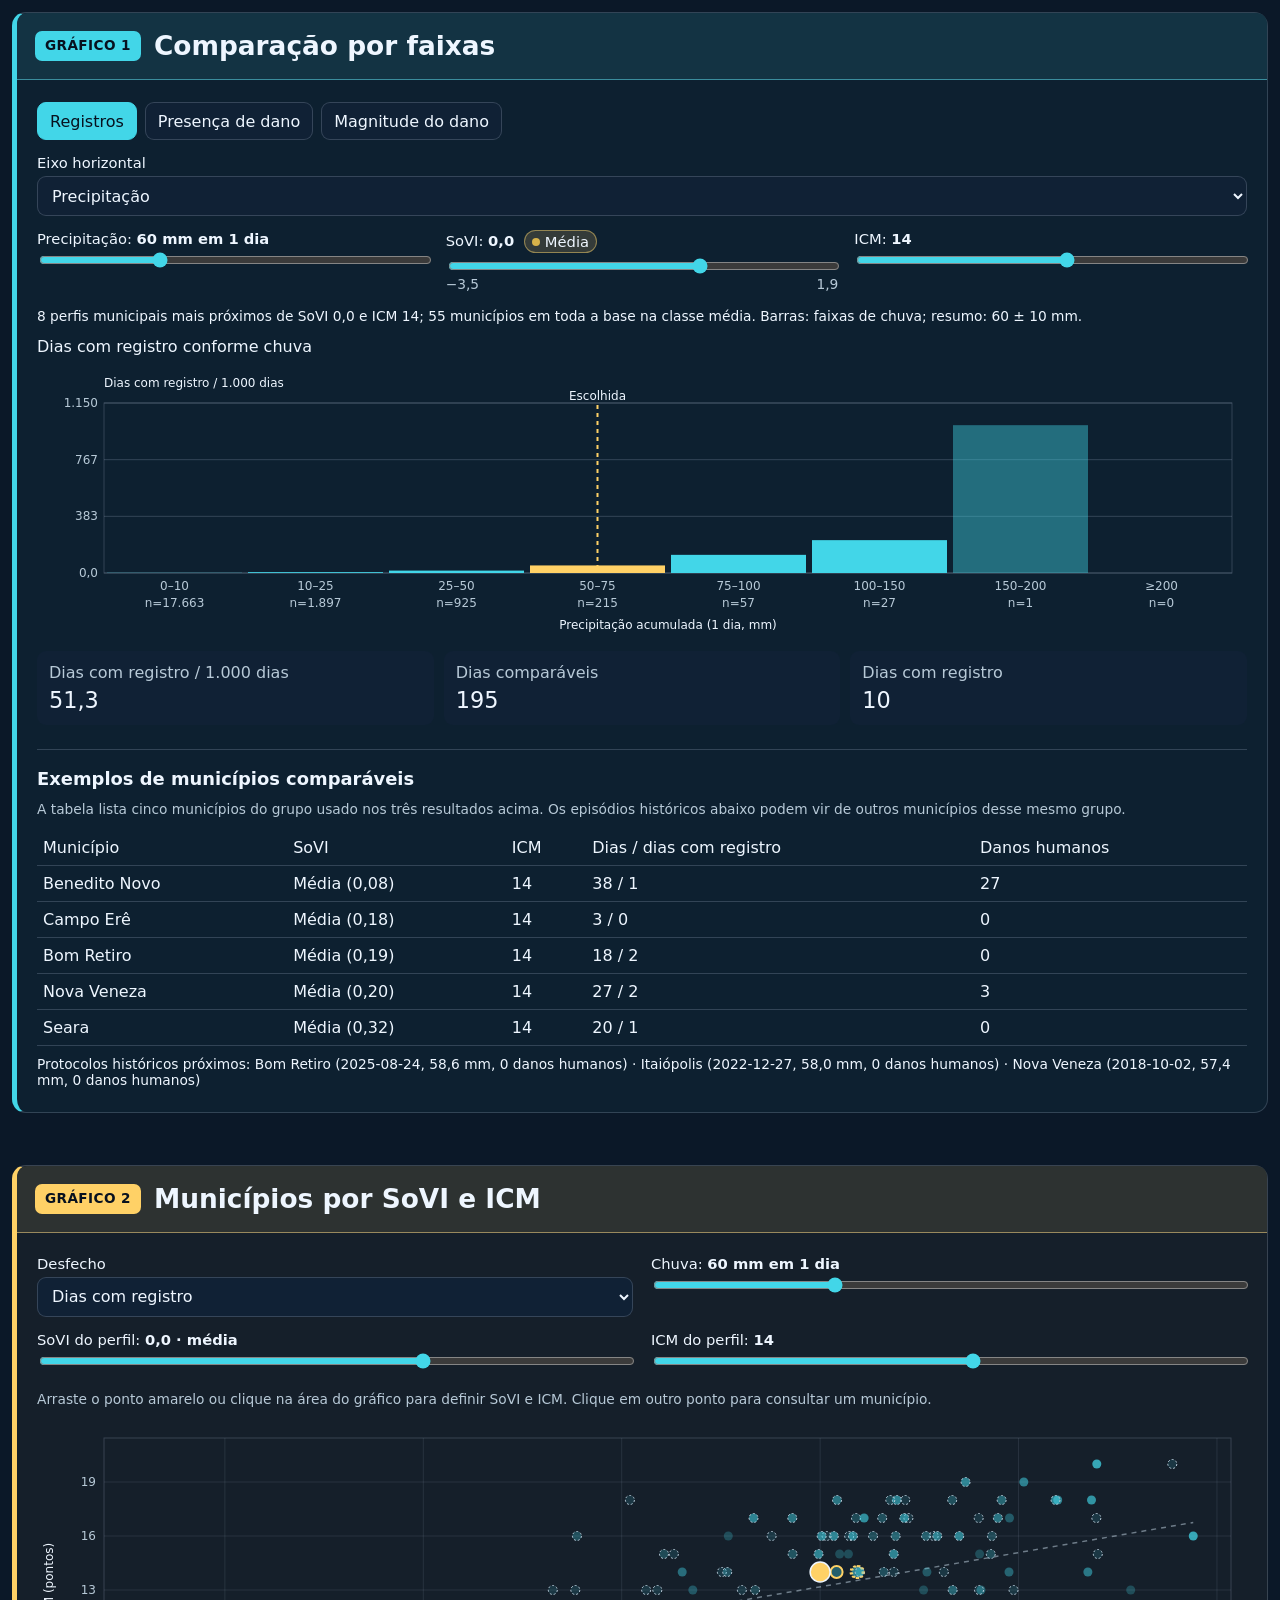
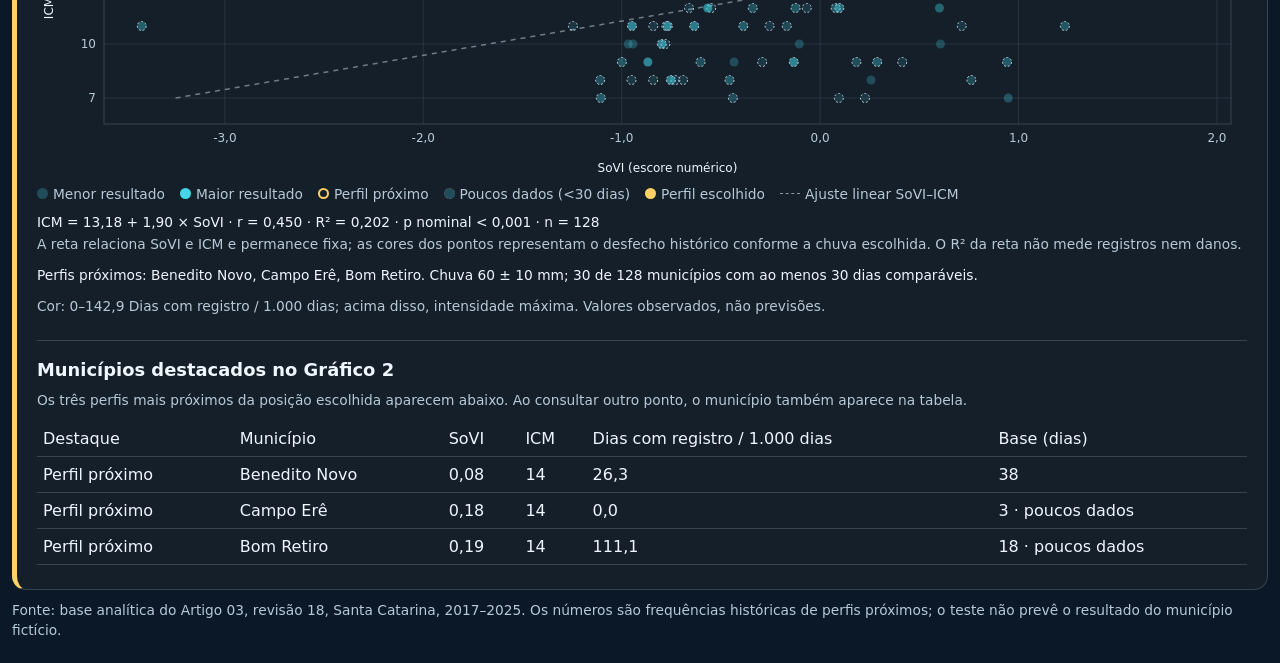
==== commit 8a38ca0b: "Add synchronized scatter controls and subtle SoVI ICM trend" ====
--- a/dashboard/analogos.html
+++ b/dashboard/analogos.html
@@ -5,8 +5,8 @@
   <meta name="viewport" content="width=device-width, initial-scale=1">
   <meta name="robots" content="noindex, nofollow, noarchive">
   <title>Painel de testes | Desastres Temporais</title>
-  <link rel="stylesheet" href="analogos.css?v=9">
-  <script defer src="analogos.js?v=4"></script>
+  <link rel="stylesheet" href="analogos.css?v=10">
+  <script defer src="analogos.js?v=5"></script>
   <script>
     const syncTheme = () => {
       try { document.documentElement.dataset.theme = parent.document.documentElement.dataset.theme || 'dark'; }
@@ -73,6 +73,28 @@
   </section>
   <section id="rev18-scatter-section" aria-labelledby="rev18-scatter-title">
     <h2 id="rev18-scatter-title" class="viz-section-title"><span class="viz-section-number">Gráfico 2</span><span>Municípios por SoVI e ICM</span></h2>
+    <div class="scatter-controls" aria-label="Controles do Gráfico 2, sincronizados com o Gráfico 1">
+      <div class="control">
+        <label class="form-label" for="rev18-scatter-mode">Desfecho</label>
+        <select class="form-select" id="rev18-scatter-mode">
+          <option value="registro">Dias com registro</option>
+          <option value="presenca">Protocolos com dano</option>
+          <option value="magnitude">Magnitude do dano positivo</option>
+        </select>
+      </div>
+      <div class="control">
+        <label class="form-label" for="rev18-scatter-rain">Chuva: <strong id="rev18-scatter-rain-value" class="tabular-nums"></strong></label>
+        <input class="form-range" id="rev18-scatter-rain" type="range" min="0" max="200" step="10" value="60">
+      </div>
+      <div class="control">
+        <label class="form-label" for="rev18-scatter-sovi">SoVI do perfil: <strong id="rev18-scatter-sovi-value" class="tabular-nums"></strong></label>
+        <input class="form-range" id="rev18-scatter-sovi" type="range" min="-3.5" max="1.9" step="0.1" value="0">
+      </div>
+      <div class="control">
+        <label class="form-label" for="rev18-scatter-icm">ICM do perfil: <strong id="rev18-scatter-icm-value" class="tabular-nums"></strong></label>
+        <input class="form-range" id="rev18-scatter-icm" type="range" min="7" max="20" step="1" value="14">
+      </div>
+    </div>
     <p class="text-small text-muted">Arraste o ponto amarelo ou clique na área do gráfico para definir SoVI e ICM. Clique em outro ponto para consultar um município.</p>
     <svg id="rev18-scatter" role="img" aria-label="Municípios no plano SoVI e ICM conforme o desfecho e a chuva selecionados"></svg>
     <div class="scatter-legend text-small">
@@ -81,7 +103,10 @@
       <span><i class="scatter-key near"></i>Perfil próximo</span>
       <span><i class="scatter-key weak"></i><span id="rev18-scatter-weak">Poucos dados</span></span>
       <span><i class="scatter-key chosen"></i>Perfil escolhido</span>
+      <span><i class="scatter-line-key"></i>Ajuste linear SoVI–ICM</span>
     </div>
+    <p id="rev18-scatter-trend-stats" class="text-small scatter-trend-stats"></p>
+    <p class="text-small text-muted scatter-trend-explain">A reta relaciona SoVI e ICM e permanece fixa; as cores dos pontos representam o desfecho histórico conforme a chuva escolhida. O R² da reta não mede registros nem danos.</p>
     <p id="rev18-scatter-detail" class="text-small" role="status" aria-live="polite"></p>
     <p id="rev18-scatter-scale" class="text-small text-muted"></p>
     <div class="viz-comparisons" aria-labelledby="rev18-scatter-comparisons-title">
--- a/dashboard/analogos.css
+++ b/dashboard/analogos.css
@@ -112,11 +112,17 @@
 #rev18-examples { margin-top: 10px; }
 .scatter-legend { display: flex; flex-wrap: wrap; gap: 8px 15px; margin: 6px 0; color: var(--muted-foreground); }
 .scatter-legend span { display: inline-flex; align-items: center; gap: 5px; }
+.scatter-controls { display: grid; grid-template-columns: repeat(2, minmax(0, 1fr)); gap: 14px 18px; margin-bottom: 18px; }
+.scatter-controls .control { min-width: 0; }
 .scatter-key { display: inline-block; width: 11px; height: 11px; border-radius: 50%; background: var(--viz-series-1); }
 .scatter-key.low { opacity: .25; }
 .scatter-key.near { background: transparent; border: 2px solid var(--viz-series-2); }
 .scatter-key.weak { opacity: .25; border: 1px dashed var(--foreground); }
 .scatter-key.chosen { background: var(--viz-series-2); }
+.scatter-line-key { display: inline-block; width: 20px; border-top: 1.5px dashed var(--muted-foreground); opacity: .72; }
+.scatter-trend-line { stroke: var(--muted-foreground); stroke-width: 1.5; stroke-dasharray: 5 5; opacity: .55; }
+.scatter-trend-stats { margin: 10px 0 2px; font-variant-numeric: tabular-nums; }
+.scatter-trend-explain { margin-top: 2px; }
 #rev18-scatter-detail { min-height: 1.5em; }
 #rev18-scatter-scale { margin-top: 0; }
 #rev18-scatter .scatter-drag-target { touch-action: none; cursor: grab; }
@@ -130,7 +136,7 @@
 #rev18-analogos .axis-title, #rev18-analogos .selected-label { fill: var(--foreground); font-size: 12px; }
 #rev18-analogos svg { display: block; width: 100%; height: auto; }
 @media (max-width: 620px) {
-  .viz-controls, .viz-grid { grid-template-columns: 1fr; }
+  .viz-controls, .viz-grid, .scatter-controls { grid-template-columns: 1fr; }
   #rev18-bars-section, #rev18-scatter-section { padding: 15px 13px 18px; }
   #rev18-scatter-section { margin-top: 36px; }
   .viz-section-title { margin: -15px -13px 18px; padding: 14px 12px; font-size: 1.35rem; }
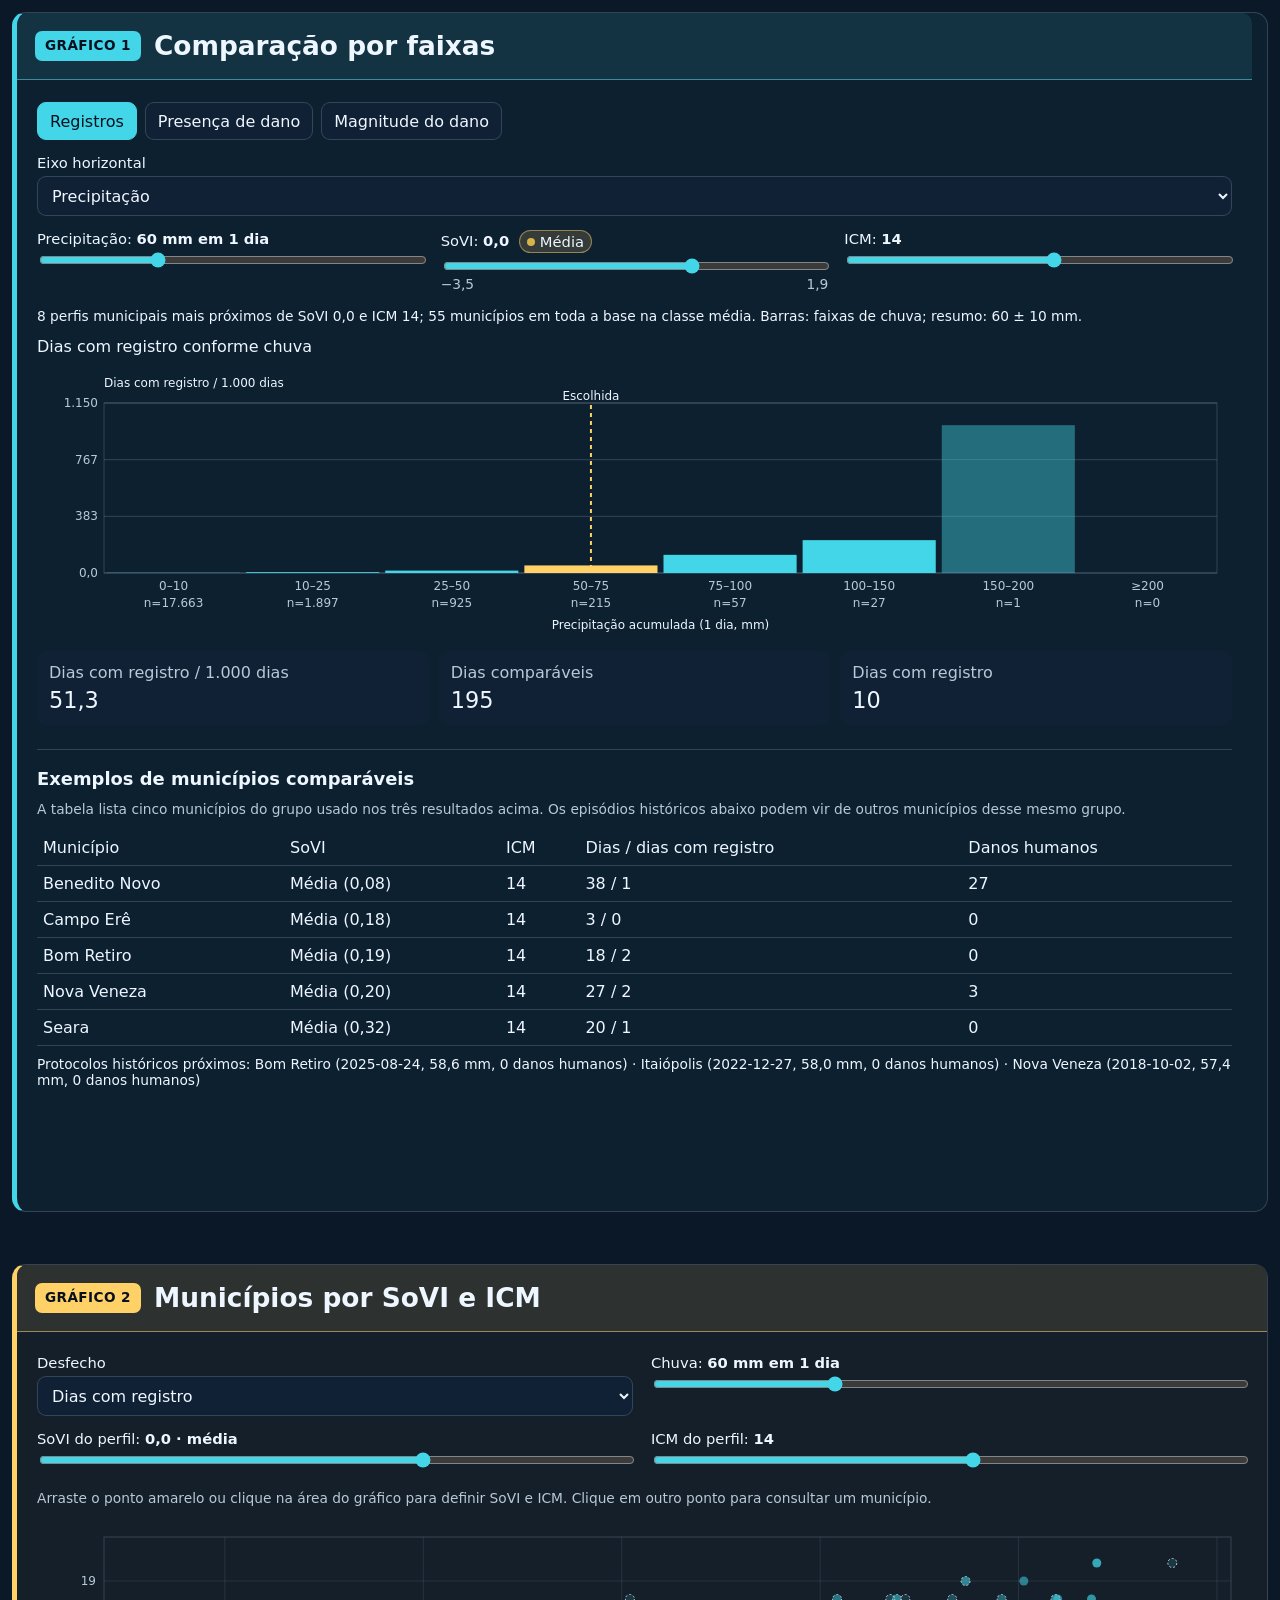
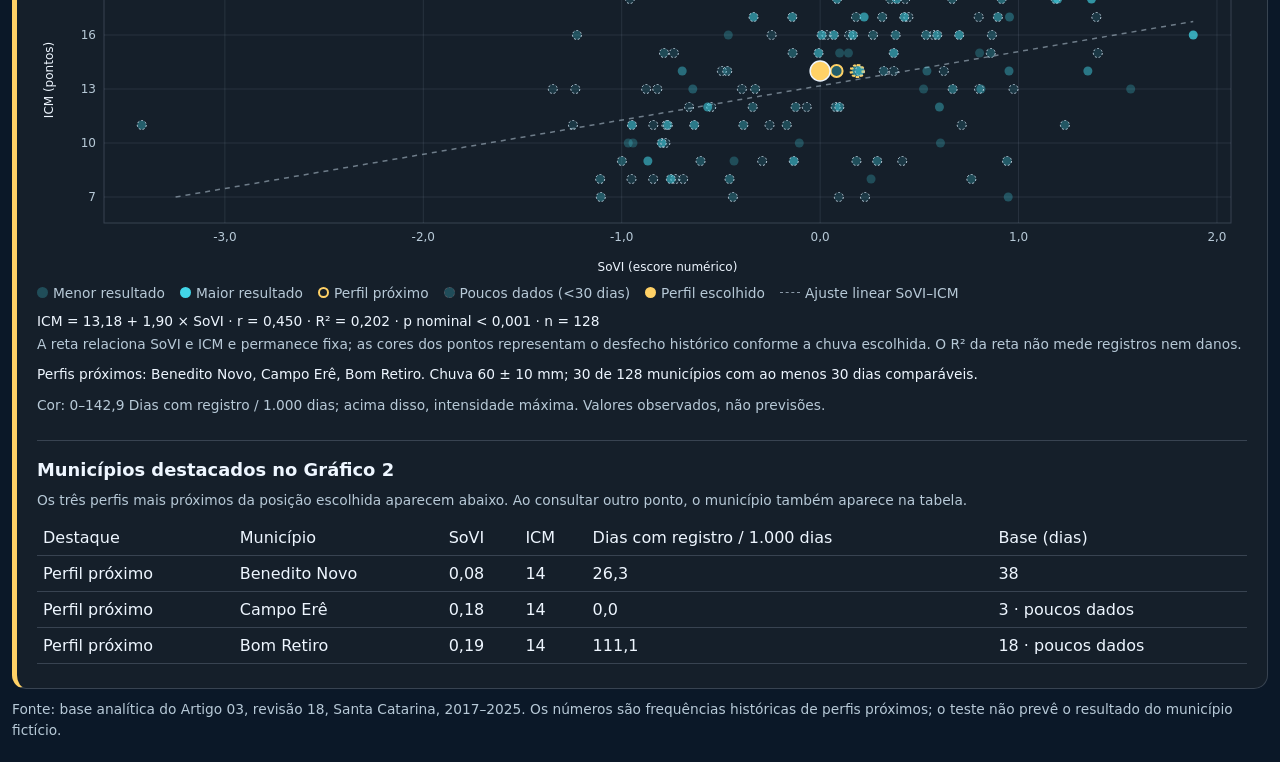
==== commit dbd5e099: "Keep Dashboard Graph 2 position stable" ====
--- a/dashboard/analogos.html
+++ b/dashboard/analogos.html
@@ -5,7 +5,7 @@
   <meta name="viewport" content="width=device-width, initial-scale=1">
   <meta name="robots" content="noindex, nofollow, noarchive">
   <title>Painel de testes | Desastres Temporais</title>
-  <link rel="stylesheet" href="analogos.css?v=10">
+  <link rel="stylesheet" href="analogos.css?v=11">
   <script defer src="analogos.js?v=5"></script>
   <script>
     const syncTheme = () => {
--- a/dashboard/analogos.css
+++ b/dashboard/analogos.css
@@ -67,7 +67,13 @@
   border-radius: 14px;
   background: color-mix(in srgb, var(--section-accent) 4%, var(--background));
 }
-#rev18-bars-section { --section-accent: var(--primary); --section-badge-text: #07111f; }
+#rev18-bars-section {
+  --section-accent: var(--primary);
+  --section-badge-text: #07111f;
+  height: 1200px;
+  overflow-y: auto;
+  scrollbar-gutter: stable;
+}
 #rev18-scatter-section { --section-accent: var(--viz-series-2); --section-badge-text: #07111f; margin-top: 52px; }
 :root[data-theme="light"] #rev18-bars-section,
 :root[data-theme="light"] #rev18-scatter-section { --section-badge-text: #fff; }
@@ -138,7 +144,11 @@
 @media (max-width: 620px) {
   .viz-controls, .viz-grid, .scatter-controls { grid-template-columns: 1fr; }
   #rev18-bars-section, #rev18-scatter-section { padding: 15px 13px 18px; }
+  #rev18-bars-section { height: 1750px; }
   #rev18-scatter-section { margin-top: 36px; }
   .viz-section-title { margin: -15px -13px 18px; padding: 14px 12px; font-size: 1.35rem; }
   .table { min-width: 640px; }
 }
+@media (max-width: 300px) {
+  #rev18-bars-section { height: 1950px; }
+}
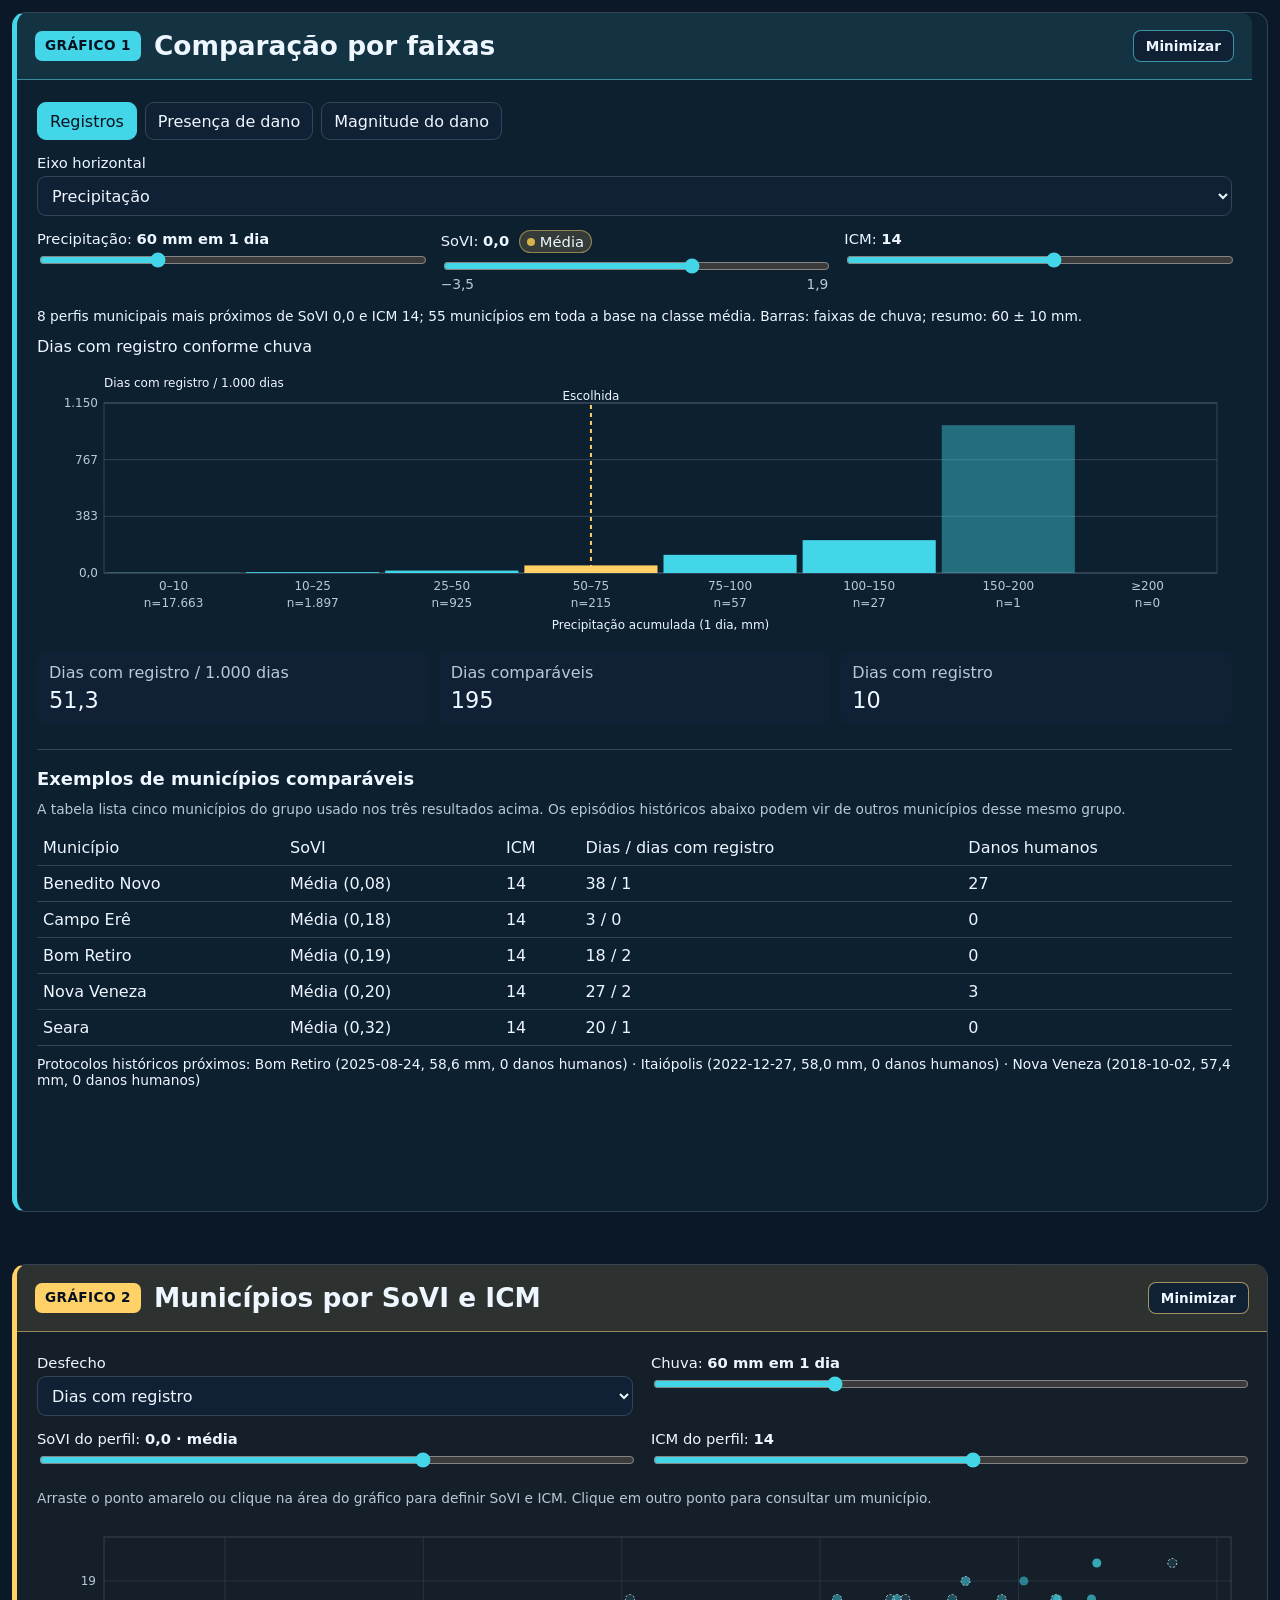
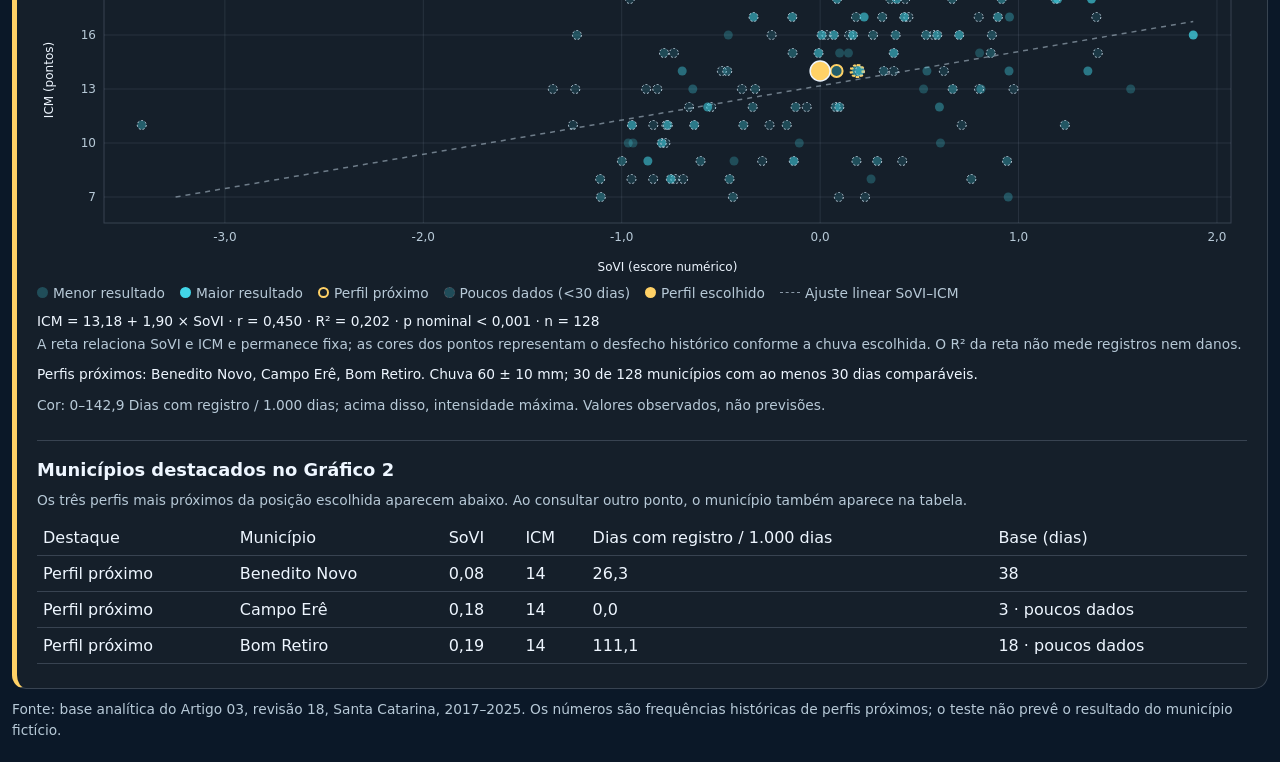
==== commit 2a058a89: "Add independent collapse controls to Dashboard graphs" ====
--- a/dashboard/analogos.html
+++ b/dashboard/analogos.html
@@ -5,8 +5,8 @@
   <meta name="viewport" content="width=device-width, initial-scale=1">
   <meta name="robots" content="noindex, nofollow, noarchive">
   <title>Painel de testes | Desastres Temporais</title>
-  <link rel="stylesheet" href="analogos.css?v=11">
-  <script defer src="analogos.js?v=5"></script>
+  <link rel="stylesheet" href="analogos.css?v=12">
+  <script defer src="analogos.js?v=6"></script>
   <script>
     const syncTheme = () => {
       try { document.documentElement.dataset.theme = parent.document.documentElement.dataset.theme || 'dark'; }
@@ -21,7 +21,8 @@
 <div id="rev18-analogos">
   <h1 class="sr-only">Painel experimental do Artigo 03</h1>
   <section id="rev18-bars-section" aria-labelledby="rev18-bars-title">
-    <h2 id="rev18-bars-title" class="viz-section-title"><span class="viz-section-number">Gráfico 1</span><span>Comparação por faixas</span></h2>
+    <h2 id="rev18-bars-title" class="viz-section-title"><span class="viz-section-number">Gráfico 1</span><span>Comparação por faixas</span><button type="button" class="viz-collapse" id="rev18-bars-toggle" aria-controls="rev18-bars-content" aria-expanded="true" aria-label="Minimizar Gráfico 1">Minimizar</button></h2>
+    <div id="rev18-bars-content">
     <div class="viz-row" aria-label="Desfecho analisado">
     <button type="button" class="btn" data-mode="registro" aria-pressed="true">Registros</button>
     <button type="button" class="btn" data-mode="presenca" aria-pressed="false">Presença de dano</button>
@@ -70,9 +71,11 @@
       </div>
       <div id="rev18-examples" class="text-small"></div>
     </div>
+    </div>
   </section>
   <section id="rev18-scatter-section" aria-labelledby="rev18-scatter-title">
-    <h2 id="rev18-scatter-title" class="viz-section-title"><span class="viz-section-number">Gráfico 2</span><span>Municípios por SoVI e ICM</span></h2>
+    <h2 id="rev18-scatter-title" class="viz-section-title"><span class="viz-section-number">Gráfico 2</span><span>Municípios por SoVI e ICM</span><button type="button" class="viz-collapse" id="rev18-scatter-toggle" aria-controls="rev18-scatter-content" aria-expanded="true" aria-label="Minimizar Gráfico 2">Minimizar</button></h2>
+    <div id="rev18-scatter-content">
     <div class="scatter-controls" aria-label="Controles do Gráfico 2, sincronizados com o Gráfico 1">
       <div class="control">
         <label class="form-label" for="rev18-scatter-mode">Desfecho</label>
@@ -119,6 +122,7 @@
         </table>
       </div>
     </div>
+    </div>
   </section>
   <p class="text-small text-muted">Fonte: base analítica do Artigo 03, revisão 18, Santa Catarina, 2017–2025. Os números são frequências históricas de perfis próximos; o teste não prevê o resultado do município fictício.</p>
 </div>
--- a/dashboard/analogos.css
+++ b/dashboard/analogos.css
@@ -75,6 +75,11 @@
   scrollbar-gutter: stable;
 }
 #rev18-scatter-section { --section-accent: var(--viz-series-2); --section-badge-text: #07111f; margin-top: 52px; }
+#rev18-bars-section.is-collapsed,
+#rev18-scatter-section.is-collapsed { height: auto; overflow: visible; padding-bottom: 0; }
+#rev18-bars-section.is-collapsed + #rev18-scatter-section { margin-top: 18px; }
+#rev18-bars-section.is-collapsed .viz-section-title,
+#rev18-scatter-section.is-collapsed .viz-section-title { margin-bottom: 0; border-bottom: 0; }
 :root[data-theme="light"] #rev18-bars-section,
 :root[data-theme="light"] #rev18-scatter-section { --section-badge-text: #fff; }
 .viz-section-title {
@@ -103,6 +108,18 @@
   text-transform: uppercase;
   white-space: nowrap;
 }
+.viz-collapse {
+  margin-left: auto;
+  padding: 7px 12px;
+  border: 1px solid color-mix(in srgb, var(--section-accent) 55%, var(--border));
+  border-radius: 8px;
+  background: var(--card);
+  color: var(--foreground);
+  font: 700 .85rem/1.2 Inter, ui-sans-serif, system-ui, sans-serif;
+  cursor: pointer;
+}
+.viz-collapse:hover { background: var(--muted); }
+.viz-collapse:focus-visible { outline: 3px solid var(--section-accent); outline-offset: 2px; }
 .viz-grid { display: grid; grid-template-columns: repeat(3, minmax(0, 1fr)); gap: 10px; margin: 14px 0; }
 #rev18-stats { margin-bottom: 0; }
 .viz-comparisons { margin-top: 24px; padding-top: 18px; border-top: 1px solid var(--border); }
